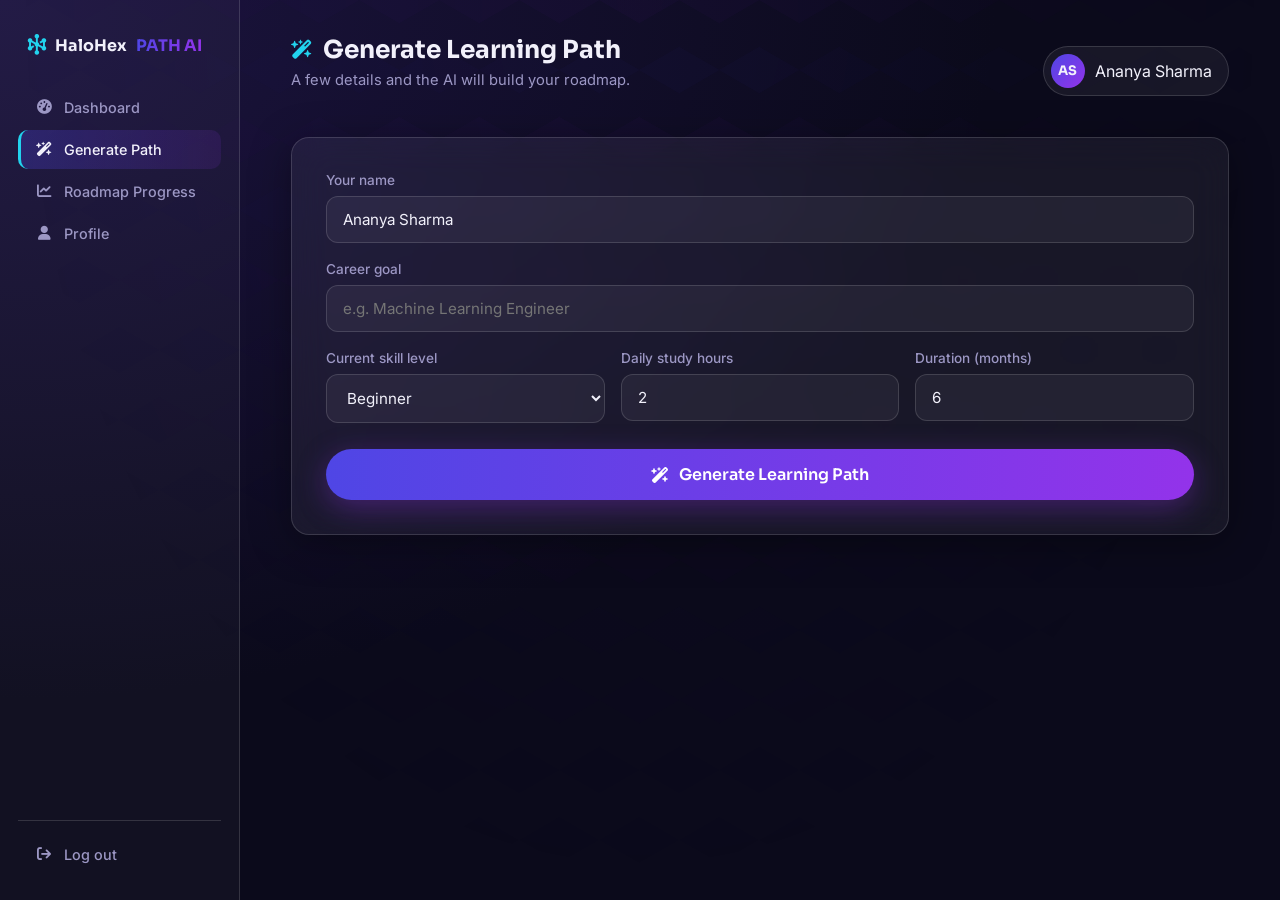
==== HaloHex-PATH-AI/frontend/generate.html @ 351bb8c3 "Initial commit" ====
<!DOCTYPE html>
<html lang="en">
<head>
<meta charset="UTF-8" />
<meta name="viewport" content="width=device-width, initial-scale=1.0" />
<title>Generate Path · HaloHex PATH AI</title>
<link rel="preconnect" href="https://fonts.googleapis.com">
<link href="https://fonts.googleapis.com/css2?family=Sora:wght@400;600;700;800&family=Inter:wght@400;500;600&display=swap" rel="stylesheet">
<link rel="stylesheet" href="https://cdnjs.cloudflare.com/ajax/libs/font-awesome/6.5.1/css/all.min.css">
<link rel="stylesheet" href="style.css" />
</head>
<body data-page="generate">

<div class="hex-bg" aria-hidden="true"></div>

<div class="app-shell">

  <!-- ============ SIDEBAR ============ -->
  <aside class="sidebar">
    <div class="sidebar-brand">
      <span class="hex-mark"><i class="fa-solid fa-hexagon-nodes"></i></span>
      HaloHex <span class="brand-accent">PATH AI</span>
    </div>
    <nav class="sidebar-nav">
      <a href="dashboard.html" class="sidebar-link" data-page="dashboard"><i class="fa-solid fa-gauge-high"></i> Dashboard</a>
      <a href="generate.html" class="sidebar-link" data-page="generate"><i class="fa-solid fa-wand-magic-sparkles"></i> Generate Path</a>
      <a href="progress.html" class="sidebar-link" data-page="progress"><i class="fa-solid fa-chart-line"></i> Roadmap Progress</a>
      <a href="profile.html" class="sidebar-link" data-page="profile"><i class="fa-solid fa-user"></i> Profile</a>
    </nav>
    <div class="sidebar-footer">
      <a href="#" id="logoutLink" class="sidebar-link"><i class="fa-solid fa-arrow-right-from-bracket"></i> Log out</a>
    </div>
  </aside>

  <!-- ============ MAIN ============ -->
  <main class="main-area">
    <div class="topbar">
      <div>
        <h1><i class="fa-solid fa-wand-magic-sparkles"></i> Generate Learning Path</h1>
        <p class="page-sub">A few details and the AI will build your roadmap.</p>
      </div>
      <a href="profile.html" class="user-chip">
        <span class="avatar-circle" data-user="initials"></span>
        <span data-user="name"></span>
      </a>
    </div>

    <!-- ============ FORM SECTION ============ -->
    <section id="formSection">
      <div class="glass-card form-card">
        <form id="roadmapForm">
          <div class="field">
            <label for="name">Your name</label>
            <input type="text" id="name" placeholder="e.g. Ananya" required />
          </div>

          <div class="field">
            <label for="goal">Career goal</label>
            <input type="text" id="goal" placeholder="e.g. Machine Learning Engineer" required />
          </div>

          <div class="field-row">
            <div class="field">
              <label for="skillLevel">Current skill level</label>
              <select id="skillLevel" required>
                <option value="Beginner">Beginner</option>
                <option value="Intermediate">Intermediate</option>
                <option value="Advanced">Advanced</option>
              </select>
            </div>

            <div class="field">
              <label for="dailyHours">Daily study hours</label>
              <input type="number" id="dailyHours" min="1" max="24" value="2" required />
            </div>

            <div class="field">
              <label for="duration">Duration (months)</label>
              <input type="number" id="duration" min="1" max="36" value="6" required />
            </div>
          </div>

          <button type="submit" class="btn-primary btn-block" id="submitBtn">
            <i class="fa-solid fa-wand-magic-sparkles"></i> Generate Learning Path
          </button>
        </form>
      </div>
    </section>

    <!-- ============ LOADING ============ -->
    <section id="loadingSection" style="display:none;">
      <div class="glass-card loading-card">
        <div class="hex-spinner">
          <div class="hex-spinner-cell c1"></div>
          <div class="hex-spinner-cell c2"></div>
          <div class="hex-spinner-cell c3"></div>
        </div>
        <p class="loading-text">Charting your route through <span id="loadingGoal">your field</span>&hellip;</p>
      </div>
    </section>

    <!-- ============ RESULTS ============ -->
    <section id="resultsSection" style="display:none;">

      <div class="result-header" style="text-align:left; margin-bottom:20px;">
        <h2 style="justify-content:flex-start;"><i class="fa-solid fa-map-location-dot"></i> <span id="resultName">Your</span> Learning Path</h2>
        <p class="section-sub" id="motivationMessage"></p>
      </div>

      <div class="results-grid">

        <div class="glass-card result-card wide">
          <h3><i class="fa-solid fa-hexagon-nodes-bolt"></i> Week-by-Week Roadmap</h3>
          <p class="card-note" id="weeklySummary"></p>
          <div class="roadmap-list" id="roadmapList"></div>
        </div>

        <div class="glass-card result-card">
          <h3><i class="fa-solid fa-book-open"></i> Recommended Resources</h3>
          <div id="resourcesList"></div>
        </div>

        <div class="glass-card result-card">
          <h3><i class="fa-solid fa-code"></i> Mini Projects</h3>
          <div id="projectsList"></div>
        </div>

        <div class="glass-card result-card">
          <h3><i class="fa-solid fa-trophy"></i> Final Capstone Project</h3>
          <p id="finalProject"></p>
        </div>

        <div class="glass-card result-card">
          <h3><i class="fa-solid fa-calendar-check"></i> Estimated Completion</h3>
          <p id="estimatedCompletion"></p>
        </div>
      </div>

      <div style="display:flex; gap:14px; flex-wrap:wrap;">
        <a href="progress.html" class="btn-primary" style="margin-top:24px;">
          <i class="fa-solid fa-chart-line"></i> Track Progress
        </a>
        <button class="btn-secondary" id="restartBtn" style="margin:24px 0 0;">
          <i class="fa-solid fa-arrow-rotate-left"></i> Plan Another Path
        </button>
      </div>
    </section>
  </main>
</div>

<script src="app.js"></script>
<script src="script.js"></script>
</body>
</html>
---- HaloHex-PATH-AI/frontend/style.css ----
/* ==========================================================
   HaloHex PATH AI — Design tokens
   Color:  bg-deep #0B0A1B, bg-mid #171233, indigo #4F46E5,
           purple #9333EA, cyan #22D3EE, text #F2F1FB, muted #9C97C4
   Type:   Display = Sora, Body = Inter
   Motif:  Hexagon "path" — the learning journey as connected nodes
   ========================================================== */

:root {
  --bg-deep: #0b0a1b;
  --bg-mid: #171233;
  --indigo: #4f46e5;
  --purple: #9333ea;
  --cyan: #22d3ee;
  --text: #f2f1fb;
  --muted: #9c97c4;
  --glass: rgba(255, 255, 255, 0.055);
  --glass-border: rgba(255, 255, 255, 0.14);
  --radius: 18px;
}

* { box-sizing: border-box; }

html { scroll-behavior: smooth; }

body {
  margin: 0;
  font-family: 'Inter', sans-serif;
  color: var(--text);
  background: radial-gradient(ellipse at top left, #1c1440 0%, var(--bg-deep) 55%),
              linear-gradient(160deg, var(--bg-deep), #0d0c22 60%, var(--bg-mid));
  min-height: 100vh;
  position: relative;
  overflow-x: hidden;
}

h1, h2, h3 {
  font-family: 'Sora', sans-serif;
  margin: 0;
}

p { line-height: 1.6; color: var(--muted); }

/* ---------- Ambient hex grid backdrop ---------- */
.hex-bg {
  position: fixed;
  inset: 0;
  z-index: 0;
  pointer-events: none;
  opacity: 0.35;
  background-image:
    linear-gradient(30deg, rgba(147,51,234,0.10) 12%, transparent 12.5%, transparent 87%, rgba(147,51,234,0.10) 87.5%, rgba(147,51,234,0.10)),
    linear-gradient(150deg, rgba(147,51,234,0.10) 12%, transparent 12.5%, transparent 87%, rgba(147,51,234,0.10) 87.5%, rgba(147,51,234,0.10)),
    linear-gradient(30deg, rgba(79,70,229,0.10) 12%, transparent 12.5%, transparent 87%, rgba(79,70,229,0.10) 87.5%, rgba(79,70,229,0.10)),
    linear-gradient(150deg, rgba(79,70,229,0.10) 12%, transparent 12.5%, transparent 87%, rgba(79,70,229,0.10) 87.5%, rgba(79,70,229,0.10));
  background-size: 80px 140px;
  background-position: 0 0, 0 0, 40px 70px, 40px 70px;
  mask-image: radial-gradient(ellipse at 50% 0%, black 0%, transparent 75%);
}

/* ---------- Nav ---------- */
.nav {
  position: relative;
  z-index: 2;
  display: flex;
  align-items: center;
  justify-content: space-between;
  padding: 22px 6vw;
}

.nav-brand {
  font-family: 'Sora', sans-serif;
  font-weight: 700;
  font-size: 1.2rem;
  display: flex;
  align-items: center;
  gap: 10px;
}

.hex-mark {
  color: var(--cyan);
  font-size: 1.3rem;
}

.brand-accent {
  background: linear-gradient(90deg, var(--indigo), var(--purple));
  -webkit-background-clip: text;
  background-clip: text;
  color: transparent;
}

.nav-tag {
  font-size: 0.8rem;
  color: var(--muted);
  letter-spacing: 0.04em;
  text-transform: uppercase;
}

/* ---------- Hero ---------- */
.hero {
  position: relative;
  z-index: 2;
  padding: 6vh 6vw 8vh;
  text-align: center;
  max-width: 900px;
  margin: 0 auto;
}

.eyebrow {
  color: var(--cyan);
  text-transform: uppercase;
  letter-spacing: 0.14em;
  font-size: 0.78rem;
  font-weight: 600;
  margin-bottom: 14px;
}

.hero h1 {
  font-size: clamp(2.2rem, 5vw, 3.6rem);
  font-weight: 800;
  line-height: 1.12;
  letter-spacing: -0.02em;
}

.grad-text {
  background: linear-gradient(100deg, var(--indigo), var(--purple) 55%, var(--cyan));
  -webkit-background-clip: text;
  background-clip: text;
  color: transparent;
}

.hero-sub {
  max-width: 560px;
  margin: 22px auto 34px;
  font-size: 1.05rem;
}

.hero-path {
  position: relative;
  max-width: 640px;
  margin: 40px auto 0;
}

.hex-path-svg { width: 100%; height: auto; overflow: visible; }

.hex-path-line {
  fill: none;
  stroke: url(#pathGrad);
  stroke: var(--indigo);
  stroke-width: 2.5;
  stroke-dasharray: 6 8;
  opacity: 0.7;
  animation: dash-flow 3s linear infinite;
}

@keyframes dash-flow { to { stroke-dashoffset: -140; } }

.hex-nodes circle {
  fill: var(--bg-deep);
  stroke: var(--cyan);
  stroke-width: 2;
}

.hex-node-final { fill: var(--cyan); stroke: var(--cyan); }

.hero-path-label {
  position: absolute;
  top: -14px;
  font-size: 0.72rem;
  color: var(--muted);
  letter-spacing: 0.04em;
}
.hero-path-label.start { left: 0; }
.hero-path-label.end { right: 0; }

/* ---------- Buttons ---------- */
.btn-primary {
  background: linear-gradient(90deg, var(--indigo), var(--purple));
  color: #fff;
  border: none;
  padding: 15px 32px;
  border-radius: 999px;
  font-family: 'Sora', sans-serif;
  font-weight: 600;
  font-size: 1rem;
  cursor: pointer;
  display: inline-flex;
  align-items: center;
  gap: 10px;
  box-shadow: 0 8px 30px rgba(147, 51, 234, 0.35);
  transition: transform 0.2s ease, box-shadow 0.2s ease;
}

.btn-primary:hover {
  transform: translateY(-2px);
  box-shadow: 0 12px 36px rgba(147, 51, 234, 0.5);
}

.btn-primary:active { transform: translateY(0); }

.btn-block { width: 100%; justify-content: center; margin-top: 8px; }

.btn-secondary {
  display: flex;
  margin: 40px auto 0;
  background: transparent;
  border: 1px solid var(--glass-border);
  color: var(--text);
  padding: 12px 26px;
  border-radius: 999px;
  font-family: 'Sora', sans-serif;
  font-weight: 600;
  cursor: pointer;
  align-items: center;
  gap: 8px;
  transition: background 0.2s ease, border-color 0.2s ease;
}

.btn-secondary:hover {
  background: rgba(255,255,255,0.06);
  border-color: var(--cyan);
}

/* ---------- Sections / Glass cards ---------- */
.section {
  position: relative;
  z-index: 2;
  max-width: 980px;
  margin: 0 auto;
  padding: 20px 6vw 60px;
}

.glass-card {
  background: var(--glass);
  border: 1px solid var(--glass-border);
  border-radius: var(--radius);
  backdrop-filter: blur(18px);
  -webkit-backdrop-filter: blur(18px);
  padding: 34px;
  box-shadow: 0 8px 40px rgba(0,0,0,0.35);
}

.form-card h2, .result-header h2 {
  display: flex;
  align-items: center;
  gap: 12px;
  font-size: 1.5rem;
}

.form-card h2 i, .result-header h2 i { color: var(--cyan); }

.section-sub { margin-top: 6px; margin-bottom: 26px; }

/* ---------- Form ---------- */
.field { margin-bottom: 18px; display: flex; flex-direction: column; gap: 8px; flex: 1; }

.field-row {
  display: flex;
  gap: 16px;
  flex-wrap: wrap;
}

label {
  font-size: 0.85rem;
  color: var(--muted);
  font-weight: 500;
}

input, select {
  background: rgba(255,255,255,0.05);
  border: 1px solid var(--glass-border);
  color: var(--text);
  padding: 13px 16px;
  border-radius: 12px;
  font-family: 'Inter', sans-serif;
  font-size: 0.95rem;
  outline: none;
  transition: border-color 0.2s ease, background 0.2s ease;
}

input:focus, select:focus {
  border-color: var(--cyan);
  background: rgba(255,255,255,0.08);
}

select option { background: var(--bg-mid); color: var(--text); }

/* ---------- Loading ---------- */
.loading-card {
  display: flex;
  flex-direction: column;
  align-items: center;
  gap: 26px;
  padding: 60px 30px;
  text-align: center;
}

.hex-spinner {
  position: relative;
  width: 70px;
  height: 70px;
}

.hex-spinner-cell {
  position: absolute;
  width: 22px;
  height: 22px;
  clip-path: polygon(50% 0%, 100% 25%, 100% 75%, 50% 100%, 0% 25%, 0% 75%);
  background: linear-gradient(135deg, var(--indigo), var(--purple));
  animation: hex-orbit 1.4s ease-in-out infinite;
}

.c1 { top: 0; left: 24px; animation-delay: 0s; }
.c2 { bottom: 6px; left: 0; animation-delay: 0.2s; background: linear-gradient(135deg, var(--purple), var(--cyan)); }
.c3 { bottom: 6px; right: 0; animation-delay: 0.4s; background: linear-gradient(135deg, var(--cyan), var(--indigo)); }

@keyframes hex-orbit {
  0%, 100% { transform: scale(1); opacity: 0.6; }
  50% { transform: scale(1.35); opacity: 1; }
}

.loading-text { font-size: 1rem; color: var(--text); }
#loadingGoal { color: var(--cyan); font-weight: 600; }

/* ---------- Results ---------- */
.result-header { text-align: center; margin-bottom: 30px; }
.result-header h2 { justify-content: center; font-size: 1.7rem; }

.results-grid {
  display: grid;
  grid-template-columns: repeat(2, 1fr);
  gap: 22px;
}

.result-card.wide { grid-column: 1 / -1; }

.result-card h3 {
  font-size: 1.05rem;
  display: flex;
  align-items: center;
  gap: 10px;
  margin-bottom: 14px;
}

.result-card h3 i { color: var(--cyan); }

.card-note { font-size: 0.9rem; margin-bottom: 16px; }

/* Week roadmap list */
.roadmap-list {
  display: grid;
  grid-template-columns: repeat(auto-fill, minmax(220px, 1fr));
  gap: 12px;
}

.week-item {
  background: rgba(255,255,255,0.04);
  border: 1px solid var(--glass-border);
  border-left: 3px solid var(--indigo);
  border-radius: 10px;
  padding: 12px 14px;
}

.week-item .week-num {
  font-family: 'Sora', sans-serif;
  font-size: 0.78rem;
  color: var(--cyan);
  font-weight: 700;
  letter-spacing: 0.05em;
  text-transform: uppercase;
}

.week-item ul { margin: 6px 0 0; padding-left: 18px; }
.week-item li { font-size: 0.9rem; color: var(--text); margin-bottom: 2px; }

/* Resource / project tag lists */
.tag-group { margin-bottom: 14px; }
.tag-group-label {
  font-size: 0.78rem;
  color: var(--muted);
  text-transform: uppercase;
  letter-spacing: 0.05em;
  margin-bottom: 8px;
  display: block;
}

.tag-list { display: flex; flex-wrap: wrap; gap: 8px; }

.tag {
  background: rgba(255,255,255,0.06);
  border: 1px solid var(--glass-border);
  padding: 6px 12px;
  border-radius: 999px;
  font-size: 0.82rem;
  color: var(--text);
}

/* ---------- Footer ---------- */
.footer {
  position: relative;
  z-index: 2;
  text-align: center;
  padding: 30px 20px 50px;
  color: var(--muted);
  font-size: 0.85rem;
}

/* ---------- Responsive ---------- */
@media (max-width: 720px) {
  .results-grid { grid-template-columns: 1fr; }
  .field-row { flex-direction: column; }
  .nav { flex-direction: column; gap: 6px; text-align: center; }
}

/* ==========================================================
   APP SHELL — shared layout for logged-in pages
   (Dashboard, Generate, Progress, Profile)
   ========================================================== */

.app-shell {
  position: relative;
  z-index: 2;
  display: flex;
  min-height: 100vh;
  align-items: stretch;
}

.sidebar {
  width: 240px;
  flex-shrink: 0;
  background: rgba(255,255,255,0.03);
  border-right: 1px solid var(--glass-border);
  padding: 26px 18px;
  display: flex;
  flex-direction: column;
  gap: 4px;
  position: sticky;
  top: 0;
  height: 100vh;
}

.sidebar-brand {
  display: flex;
  align-items: center;
  gap: 9px;
  font-family: 'Sora', sans-serif;
  font-weight: 700;
  padding: 6px 10px 26px;
}

.sidebar-nav { display: flex; flex-direction: column; gap: 3px; flex: 1; }

.sidebar-link {
  display: flex;
  align-items: center;
  gap: 11px;
  padding: 11px 14px;
  border-radius: 10px;
  color: var(--muted);
  text-decoration: none;
  font-weight: 500;
  font-size: 0.9rem;
  border-left: 3px solid transparent;
  transition: background 0.2s ease, color 0.2s ease;
}

.sidebar-link i { width: 18px; text-align: center; color: inherit; }

.sidebar-link:hover { background: rgba(255,255,255,0.05); color: var(--text); }

.sidebar-link.active {
  background: linear-gradient(90deg, rgba(79,70,229,0.28), rgba(147,51,234,0.12));
  color: var(--text);
  border-left-color: var(--cyan);
}

.sidebar-footer {
  border-top: 1px solid var(--glass-border);
  padding-top: 14px;
  margin-top: 10px;
}

.main-area {
  flex: 1;
  min-width: 0;
  padding: 34px 4vw 70px;
}

.topbar {
  display: flex;
  justify-content: space-between;
  align-items: center;
  flex-wrap: wrap;
  gap: 16px;
  margin-bottom: 30px;
}

.topbar h1 {
  font-size: 1.55rem;
  display: flex;
  align-items: center;
  gap: 10px;
}
.topbar h1 i { color: var(--cyan); font-size: 1.2rem; }
.topbar .page-sub { margin-top: 4px; font-size: 0.92rem; }

.user-chip {
  display: flex;
  align-items: center;
  gap: 10px;
  background: var(--glass);
  border: 1px solid var(--glass-border);
  padding: 7px 16px 7px 7px;
  border-radius: 999px;
  text-decoration: none;
  color: var(--text);
}

.avatar-circle {
  width: 34px;
  height: 34px;
  border-radius: 50%;
  background: linear-gradient(135deg, var(--indigo), var(--purple));
  display: flex;
  align-items: center;
  justify-content: center;
  font-family: 'Sora', sans-serif;
  font-weight: 700;
  font-size: 0.82rem;
  flex-shrink: 0;
}

.avatar-circle-lg {
  width: 78px;
  height: 78px;
  font-size: 1.6rem;
}

/* ---------- Auth pages (login / register) ---------- */
.auth-page {
  position: relative;
  z-index: 2;
  min-height: 100vh;
  display: flex;
  align-items: center;
  justify-content: center;
  padding: 40px 20px;
}

.auth-card {
  width: 100%;
  max-width: 430px;
}

.auth-brand {
  display: flex;
  align-items: center;
  justify-content: center;
  gap: 9px;
  font-family: 'Sora', sans-serif;
  font-weight: 700;
  font-size: 1.15rem;
  margin-bottom: 22px;
}

.auth-card h2 { text-align: center; margin-bottom: 6px; }
.auth-sub { text-align: center; margin-bottom: 26px; }

.auth-switch {
  text-align: center;
  margin-top: 20px;
  font-size: 0.9rem;
}

.auth-switch a { color: var(--cyan); text-decoration: none; font-weight: 600; }
.auth-switch a:hover { text-decoration: underline; }

.form-error {
  background: rgba(239, 68, 68, 0.12);
  border: 1px solid rgba(239, 68, 68, 0.35);
  color: #fca5a5;
  padding: 10px 14px;
  border-radius: 10px;
  font-size: 0.85rem;
  margin-bottom: 16px;
  display: none;
}

.form-error.visible { display: block; }

/* ---------- Dashboard ---------- */
.stat-grid {
  display: grid;
  grid-template-columns: repeat(auto-fit, minmax(200px, 1fr));
  gap: 18px;
  margin-bottom: 26px;
}

.stat-card {
  display: flex;
  flex-direction: column;
  gap: 8px;
  padding: 22px 24px;
}

.stat-label {
  font-size: 0.78rem;
  color: var(--muted);
  text-transform: uppercase;
  letter-spacing: 0.06em;
}

.stat-value {
  font-family: 'Sora', sans-serif;
  font-size: 1.9rem;
  font-weight: 800;
}

.stat-value i { font-size: 1.1rem; color: var(--cyan); margin-right: 6px; }

.dash-grid {
  display: grid;
  grid-template-columns: 1.4fr 1fr;
  gap: 20px;
}

.action-list { display: flex; flex-direction: column; gap: 12px; }

.action-row {
  display: flex;
  align-items: center;
  justify-content: space-between;
  background: rgba(255,255,255,0.04);
  border: 1px solid var(--glass-border);
  border-radius: 12px;
  padding: 14px 18px;
  text-decoration: none;
  color: var(--text);
  transition: border-color 0.2s ease, background 0.2s ease;
}

.action-row:hover { border-color: var(--cyan); background: rgba(255,255,255,0.06); }
.action-row-label { display: flex; align-items: center; gap: 12px; font-weight: 500; }
.action-row-label i { color: var(--cyan); width: 20px; text-align: center; }

.empty-state {
  text-align: center;
  padding: 30px 10px;
  color: var(--muted);
}
.empty-state i { font-size: 1.8rem; color: var(--cyan); margin-bottom: 10px; display: block; }

/* ---------- Progress page ---------- */
.progress-overview {
  display: flex;
  align-items: center;
  gap: 22px;
  margin-bottom: 10px;
}

.progress-ring-wrap { position: relative; width: 96px; height: 96px; flex-shrink: 0; }
.progress-ring-wrap svg { transform: rotate(-90deg); width: 100%; height: 100%; }
.progress-ring-bg { fill: none; stroke: rgba(255,255,255,0.08); stroke-width: 9; }
.progress-ring-fill { fill: none; stroke: var(--cyan); stroke-width: 9; stroke-linecap: round; transition: stroke-dashoffset 0.5s ease; }
.progress-ring-label {
  position: absolute; inset: 0;
  display: flex; align-items: center; justify-content: center;
  font-family: 'Sora', sans-serif; font-weight: 800; font-size: 1.15rem;
}

.progress-bar-track {
  width: 100%;
  height: 9px;
  border-radius: 999px;
  background: rgba(255,255,255,0.08);
  overflow: hidden;
  margin-top: 10px;
}

.progress-bar-fill {
  height: 100%;
  background: linear-gradient(90deg, var(--indigo), var(--cyan));
  border-radius: 999px;
  transition: width 0.4s ease;
}

/* Goal selector on progress page */
.goal-select-container {
  display: flex;
  align-items: center;
  gap: 12px;
  margin-bottom: 24px;
  flex-wrap: wrap;
}

.goal-select-container label {
  font-family: 'Sora', sans-serif;
  font-weight: 600;
  font-size: 1rem;
  color: var(--text);
}

.goal-select-dropdown {
  background: var(--glass);
  border: 1px solid var(--glass-border);
  color: var(--text);
  padding: 10px 18px;
  border-radius: 999px;
  font-weight: 600;
  outline: none;
  cursor: pointer;
  font-size: 0.95rem;
  transition: border-color 0.2s ease, box-shadow 0.2s ease;
}

.goal-select-dropdown:focus {
  border-color: var(--cyan);
  box-shadow: 0 0 10px rgba(34, 211, 238, 0.2);
}

/* Dynamic Modules UI */
.modules-container {
  display: flex;
  flex-direction: column;
  gap: 16px;
  margin-top: 16px;
}

.module-card {
  background: rgba(255, 255, 255, 0.03);
  border: 1px solid var(--glass-border);
  border-radius: var(--radius);
  transition: all 0.3s cubic-bezier(0.4, 0, 0.2, 1);
  overflow: hidden;
}

.module-card.locked {
  opacity: 0.55;
  cursor: not-allowed;
  pointer-events: none;
}

.module-card.available {
  border-color: rgba(34, 211, 238, 0.35);
  box-shadow: 0 4px 20px rgba(34, 211, 238, 0.05);
}

.module-card.completed {
  border-color: rgba(34, 197, 94, 0.3);
}

.module-card.locked .module-header {
  pointer-events: none;
}

.module-header {
  padding: 22px 28px;
  display: flex;
  align-items: center;
  justify-content: space-between;
  cursor: pointer;
  user-select: none;
  transition: background-color 0.2s ease;
}

.module-header:hover {
  background: rgba(255, 255, 255, 0.02);
}

.module-header-left {
  display: flex;
  align-items: center;
  gap: 18px;
  flex: 1;
}

.module-icon-wrap {
  width: 44px;
  height: 44px;
  border-radius: 50%;
  background: rgba(255, 255, 255, 0.04);
  border: 1px solid var(--glass-border);
  display: flex;
  align-items: center;
  justify-content: center;
  font-size: 1.1rem;
  color: var(--cyan);
  flex-shrink: 0;
  transition: all 0.3s ease;
}

.module-card.completed .module-icon-wrap {
  color: #22c55e;
  border-color: rgba(34, 197, 94, 0.4);
  background: rgba(34, 197, 94, 0.08);
}

.module-card.locked .module-icon-wrap {
  color: var(--muted);
}

.module-info-main {
  display: flex;
  flex-direction: column;
  gap: 4px;
}

.module-meta-top {
  display: flex;
  align-items: center;
  gap: 10px;
  flex-wrap: wrap;
}

.module-week-tag {
  font-size: 0.72rem;
  color: var(--muted);
  text-transform: uppercase;
  letter-spacing: 0.05em;
  font-weight: 700;
}

.module-badge {
  font-size: 0.75rem;
  padding: 3px 10px;
  border-radius: 999px;
  font-weight: 600;
}

.badge-locked {
  background: rgba(255, 255, 255, 0.06);
  color: var(--muted);
  border: 1px solid rgba(255, 255, 255, 0.08);
}

.badge-available {
  background: rgba(34, 211, 238, 0.12);
  color: var(--cyan);
  border: 1px solid rgba(34, 211, 238, 0.25);
}

.badge-completed {
  background: rgba(34, 197, 94, 0.12);
  color: #4ade80;
  border: 1px solid rgba(34, 197, 94, 0.25);
}

.module-category {
  font-size: 0.75rem;
  color: var(--muted);
  background: rgba(255, 255, 255, 0.03);
  padding: 2px 8px;
  border-radius: 4px;
  border: 1px solid var(--glass-border);
}

.module-title {
  font-size: 1.15rem;
  font-weight: 700;
  font-family: 'Sora', sans-serif;
  color: var(--text);
  line-height: 1.3;
}

.module-desc {
  font-size: 0.88rem;
  color: var(--muted);
  margin: 4px 0 0 0;
  max-width: 680px;
  line-height: 1.5;
}

.module-header-right {
  display: flex;
  align-items: center;
  gap: 20px;
}

.module-duration-info {
  text-align: right;
  font-size: 0.8rem;
  color: var(--muted);
  display: flex;
  flex-direction: column;
  gap: 2px;
}

.module-duration-info span {
  display: inline-flex;
  align-items: center;
  gap: 4px;
  justify-content: flex-end;
}

.module-chevron {
  color: var(--muted);
  font-size: 1.05rem;
  transition: transform 0.3s cubic-bezier(0.4, 0, 0.2, 1);
}

.module-card.expanded .module-chevron {
  transform: rotate(180deg);
  color: var(--cyan);
}

.module-body-wrap {
  max-height: 0;
  overflow: hidden;
  transition: max-height 0.35s cubic-bezier(0.4, 0, 0.2, 1);
  border-top: 1px solid transparent;
}

.module-card.expanded .module-body-wrap {
  max-height: 1000px;
  border-top-color: var(--glass-border);
}

.module-body {
  padding: 24px 28px;
  background: rgba(0, 0, 0, 0.08);
}

/* Topics list inside module */
.topics-title {
  font-family: 'Sora', sans-serif;
  font-size: 0.85rem;
  text-transform: uppercase;
  letter-spacing: 0.05em;
  color: var(--muted);
  margin-bottom: 12px;
}

.topics-grid {
  display: grid;
  grid-template-columns: repeat(2, 1fr);
  gap: 12px;
  margin-bottom: 24px;
}

.topic-card {
  display: flex;
  align-items: center;
  justify-content: space-between;
  background: rgba(255, 255, 255, 0.02);
  border: 1px solid var(--glass-border);
  border-radius: 12px;
  padding: 14px 18px;
  transition: background-color 0.2s ease, border-color 0.2s ease;
}

.topic-card:hover {
  background: rgba(255, 255, 255, 0.04);
  border-color: rgba(34, 211, 238, 0.15);
}

.topic-card-left {
  display: flex;
  align-items: center;
  gap: 12px;
  font-size: 0.9rem;
  font-weight: 500;
  color: var(--text);
}

.topic-card-left i {
  color: var(--muted);
  font-size: 0.95rem;
}

.topic-duration {
  font-size: 0.78rem;
  color: var(--muted);
  background: rgba(255, 255, 255, 0.03);
  padding: 2px 8px;
  border-radius: 999px;
  border: 1px solid var(--glass-border);
}

/* Quiz Bar */
.quiz-action-bar {
  display: flex;
  align-items: center;
  justify-content: space-between;
  padding-top: 18px;
  border-top: 1px solid rgba(255, 255, 255, 0.06);
  flex-wrap: wrap;
  gap: 14px;
}

.quiz-status-msg {
  font-size: 0.9rem;
  color: var(--muted);
  display: flex;
  align-items: center;
  gap: 8px;
}

.quiz-status-msg i {
  font-size: 1rem;
}

.quiz-status-msg.passed i {
  color: #22c55e;
}

/* Quiz Modal */
.quiz-overlay {
  position: fixed;
  inset: 0;
  background: rgba(11, 10, 27, 0.85);
  backdrop-filter: blur(10px);
  -webkit-backdrop-filter: blur(10px);
  z-index: 1000;
  display: flex;
  align-items: center;
  justify-content: center;
  padding: 20px;
  opacity: 0;
  pointer-events: none;
  transition: opacity 0.3s ease;
}

.quiz-overlay.active {
  opacity: 1;
  pointer-events: auto;
}

.quiz-modal-card {
  width: 100%;
  max-width: 620px;
  transform: translateY(20px);
  transition: transform 0.3s cubic-bezier(0.34, 1.56, 0.64, 1);
}

.quiz-overlay.active .quiz-modal-card {
  transform: translateY(0);
}

.quiz-modal-header {
  display: flex;
  justify-content: space-between;
  align-items: center;
  margin-bottom: 22px;
  padding-bottom: 14px;
  border-bottom: 1px solid var(--glass-border);
}

.quiz-modal-title-wrap {
  display: flex;
  flex-direction: column;
  gap: 2px;
}

.quiz-modal-title {
  font-family: 'Sora', sans-serif;
  font-size: 1.25rem;
  font-weight: 700;
  color: var(--text);
}

.quiz-modal-subtitle {
  font-size: 0.82rem;
  color: var(--muted);
}

.quiz-modal-close-btn {
  background: transparent;
  border: none;
  color: var(--muted);
  font-size: 1.2rem;
  cursor: pointer;
  transition: color 0.2s ease;
  width: 32px;
  height: 32px;
  display: flex;
  align-items: center;
  justify-content: center;
  border-radius: 50%;
}

.quiz-modal-close-btn:hover {
  color: var(--text);
  background: rgba(255, 255, 255, 0.04);
}

.quiz-progress-bar {
  width: 100%;
  height: 6px;
  background: rgba(255, 255, 255, 0.06);
  border-radius: 999px;
  overflow: hidden;
  margin-bottom: 24px;
}

.quiz-progress-fill {
  height: 100%;
  background: linear-gradient(90deg, var(--indigo), var(--cyan));
  width: 0%;
  transition: width 0.3s ease;
}

.quiz-question-container {
  min-height: 220px;
}

.quiz-question-text {
  font-family: 'Sora', sans-serif;
  font-size: 1.1rem;
  line-height: 1.45;
  font-weight: 600;
  margin-bottom: 20px;
  color: var(--text);
}

.quiz-options-list {
  display: flex;
  flex-direction: column;
  gap: 12px;
  margin-bottom: 26px;
}

.quiz-option-button {
  background: rgba(255, 255, 255, 0.02);
  border: 1px solid var(--glass-border);
  border-radius: 12px;
  padding: 14px 20px;
  color: var(--text);
  font-family: 'Inter', sans-serif;
  font-size: 0.95rem;
  text-align: left;
  cursor: pointer;
  display: flex;
  align-items: center;
  gap: 14px;
  transition: all 0.2s ease;
  width: 100%;
  outline: none;
}

.quiz-option-button:hover {
  background: rgba(255, 255, 255, 0.05);
  border-color: rgba(34, 211, 238, 0.25);
}

.quiz-option-button.selected {
  background: linear-gradient(90deg, rgba(79, 70, 229, 0.18), rgba(34, 211, 238, 0.08));
  border-color: var(--cyan);
  box-shadow: 0 0 12px rgba(34, 211, 238, 0.1);
}

.quiz-option-circle {
  width: 22px;
  height: 22px;
  border-radius: 50%;
  border: 1px solid var(--glass-border);
  display: flex;
  align-items: center;
  justify-content: center;
  font-size: 0.72rem;
  font-weight: 700;
  color: var(--muted);
  flex-shrink: 0;
  transition: all 0.2s ease;
  background: rgba(0, 0, 0, 0.15);
}

.quiz-option-button.selected .quiz-option-circle {
  background: var(--cyan);
  border-color: var(--cyan);
  color: var(--bg-deep);
}

.quiz-modal-footer {
  display: flex;
  justify-content: space-between;
  align-items: center;
  border-top: 1px solid var(--glass-border);
  padding-top: 18px;
}

.quiz-btn-prev {
  background: transparent;
  border: 1px solid var(--glass-border);
  color: var(--text);
  padding: 10px 22px;
  border-radius: 999px;
  cursor: pointer;
  font-weight: 600;
  transition: background-color 0.2s ease;
  display: flex;
  align-items: center;
  gap: 8px;
}

.quiz-btn-prev:hover {
  background: rgba(255, 255, 255, 0.04);
}

.quiz-btn-prev:disabled {
  opacity: 0.4;
  cursor: not-allowed;
  pointer-events: none;
}

.quiz-btn-next {
  min-width: 130px;
}

/* Quiz Results Section */
.quiz-results-view {
  display: flex;
  flex-direction: column;
  align-items: center;
  text-align: center;
  padding: 10px 0;
}

.quiz-results-badge {
  font-size: 3rem;
  margin-bottom: 16px;
}

.quiz-results-badge.passed {
  color: #22c55e;
  animation: pop 0.4s ease;
}

.quiz-results-badge.failed {
  color: #ef4444;
  animation: shake 0.4s ease;
}

@keyframes pop {
  0% { transform: scale(0.6); }
  70% { transform: scale(1.1); }
  100% { transform: scale(1); }
}

@keyframes shake {
  0%, 100% { transform: translateX(0); }
  25% { transform: translateX(-8px); }
  75% { transform: translateX(8px); }
}

.quiz-results-score-wrap {
  margin-bottom: 18px;
}

.quiz-results-score-percent {
  font-family: 'Sora', sans-serif;
  font-size: 2.8rem;
  font-weight: 800;
  line-height: 1;
}

.quiz-results-score-fraction {
  font-size: 1rem;
  color: var(--muted);
  margin-top: 4px;
}

.quiz-results-score-percent.passed {
  background: linear-gradient(135deg, #4ade80, var(--cyan));
  -webkit-background-clip: text;
  background-clip: text;
  color: transparent;
}

.quiz-results-score-percent.failed {
  background: linear-gradient(135deg, #f87171, #f43f5e);
  -webkit-background-clip: text;
  background-clip: text;
  color: transparent;
}

.quiz-results-title {
  font-family: 'Sora', sans-serif;
  font-size: 1.3rem;
  font-weight: 700;
  margin-bottom: 8px;
}

.quiz-results-desc {
  font-size: 0.95rem;
  color: var(--muted);
  max-width: 400px;
  line-height: 1.5;
  margin-bottom: 26px;
}

/* Responsive adjustments for topics grid */
@media (max-width: 600px) {
  .topics-grid {
    grid-template-columns: 1fr;
  }
  .module-header {
    padding: 16px 20px;
    flex-direction: column;
    align-items: flex-start;
    gap: 16px;
  }
  .module-header-right {
    width: 100%;
    justify-content: space-between;
    border-top: 1px solid rgba(255, 255, 255, 0.05);
    padding-top: 12px;
  }
  .module-duration-info {
    text-align: left;
    align-items: flex-start;
  }
  .module-duration-info span {
    justify-content: flex-start;
  }
}

/* ---------- Profile ---------- */
.profile-header { display: flex; align-items: center; gap: 20px; margin-bottom: 8px; }
.profile-name { font-size: 1.3rem; font-weight: 700; font-family: 'Sora', sans-serif; }
.profile-meta { font-size: 0.9rem; color: var(--muted); }

.profile-grid {
  display: grid;
  grid-template-columns: repeat(2, 1fr);
  gap: 18px;
  margin-top: 22px;
}

.profile-card-section { margin-bottom: 22px; }
.profile-card-section:last-child { margin-bottom: 0; }

.toast {
  position: fixed;
  bottom: 26px;
  left: 50%;
  transform: translateX(-50%) translateY(20px);
  background: rgba(20,18,40,0.95);
  border: 1px solid var(--glass-border);
  color: var(--text);
  padding: 13px 22px;
  border-radius: 12px;
  font-size: 0.9rem;
  display: flex;
  align-items: center;
  gap: 10px;
  opacity: 0;
  pointer-events: none;
  transition: opacity 0.25s ease, transform 0.25s ease;
  z-index: 50;
  box-shadow: 0 10px 30px rgba(0,0,0,0.4);
}
.toast.show { opacity: 1; transform: translateX(-50%) translateY(0); pointer-events: auto; }
.toast i { color: var(--cyan); }

/* ---------- Mobile ---------- */
@media (max-width: 860px) {
  .app-shell { flex-direction: column; }
  .sidebar {
    width: 100%;
    height: auto;
    position: relative;
    flex-direction: row;
    align-items: center;
    overflow-x: auto;
    padding: 14px 16px;
  }
  .sidebar-brand { padding: 0 14px 0 0; }
  .sidebar-nav { flex-direction: row; flex: none; }
  .sidebar-link { white-space: nowrap; border-left: none; border-bottom: 3px solid transparent; }
  .sidebar-link.active { border-left-color: transparent; border-bottom-color: var(--cyan); }
  .sidebar-footer { display: none; }
  .dash-grid, .profile-grid { grid-template-columns: 1fr; }
}


/* Respect reduced motion preferences */
@media (prefers-reduced-motion: reduce) {
  .hex-path-line, .hex-spinner-cell { animation: none !important; }
}
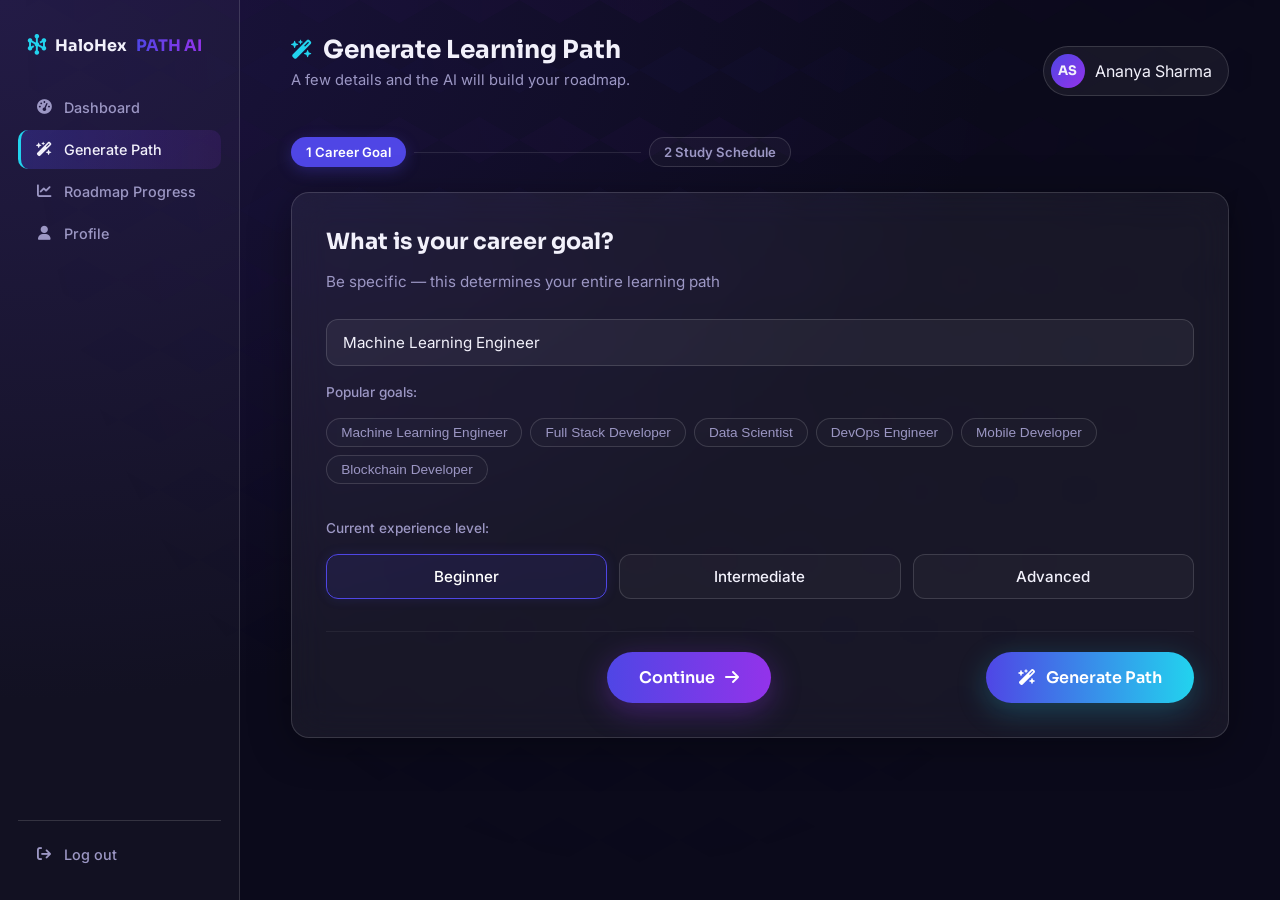
==== commit ba5f4f61: "Added AI roadmap improvements" ====
--- a/HaloHex-PATH-AI/frontend/generate.html
+++ b/HaloHex-PATH-AI/frontend/generate.html
@@ -45,44 +45,119 @@
       </a>
     </div>
 
+    <!-- Steps Progress Indicator -->
+    <div class="steps-indicator" style="max-width: 500px; margin: 10px 0 25px;">
+      <div class="step-badge active" id="badge1">1 Career Goal</div>
+      <div class="step-line" id="line1"></div>
+      <div class="step-badge pending" id="badge2">2 Study Schedule</div>
+    </div>
+
     <!-- ============ FORM SECTION ============ -->
     <section id="formSection">
       <div class="glass-card form-card">
         <form id="roadmapForm">
-          <div class="field">
-            <label for="name">Your name</label>
-            <input type="text" id="name" placeholder="e.g. Ananya" required />
+          
+          <!-- STEP 1: CAREER GOAL -->
+          <div class="step-content active" id="step1">
+            <h3 style="font-family:'Sora',sans-serif; font-size:1.4rem; font-weight:700; margin-bottom:8px;">What is your career goal?</h3>
+            <p class="step-desc" style="font-size:0.95rem; color:var(--muted); margin-bottom:24px;">Be specific — this determines your entire learning path</p>
+            
+            <div class="field">
+              <input type="text" id="careerGoalInput" placeholder="e.g., Machine Learning Engineer" required />
+            </div>
+
+            <div class="field">
+              <label>Popular goals:</label>
+              <div class="tag-select-list" id="popularGoalsList">
+                <button type="button" class="tag-pill-btn" data-value="Machine Learning Engineer">Machine Learning Engineer</button>
+                <button type="button" class="tag-pill-btn" data-value="Full Stack Developer">Full Stack Developer</button>
+                <button type="button" class="tag-pill-btn" data-value="Data Scientist">Data Scientist</button>
+                <button type="button" class="tag-pill-btn" data-value="DevOps Engineer">DevOps Engineer</button>
+                <button type="button" class="tag-pill-btn" data-value="Mobile Developer">Mobile Developer</button>
+                <button type="button" class="tag-pill-btn" data-value="Blockchain Developer">Blockchain Developer</button>
+              </div>
+            </div>
+
+            <div class="field">
+              <label>Current experience level:</label>
+              <div class="choice-row" id="experienceLevelRow">
+                <button type="button" class="choice-btn active" data-level="Beginner">Beginner</button>
+                <button type="button" class="choice-btn" data-level="Intermediate">Intermediate</button>
+                <button type="button" class="choice-btn" data-level="Advanced">Advanced</button>
+              </div>
+            </div>
           </div>
 
-          <div class="field">
-            <label for="goal">Career goal</label>
-            <input type="text" id="goal" placeholder="e.g. Machine Learning Engineer" required />
+          <!-- STEP 2: STUDY SCHEDULE -->
+          <div class="step-content" id="step2">
+            <h3 style="font-family:'Sora',sans-serif; font-size:1.4rem; font-weight:700; margin-bottom:8px;">Your study schedule</h3>
+            <p class="step-desc" style="font-size:0.95rem; color:var(--muted); margin-bottom:24px;">We'll pace your roadmap based on your availability</p>
+
+            <div class="field">
+              <label style="display:flex; justify-content:space-between;">
+                <span>Hours per day:</span>
+                <span id="hoursDisplayVal" style="color:var(--cyan); font-weight:700;">2h</span>
+              </label>
+              <div class="slider-container">
+                <input type="range" id="hoursSlider" class="slider-input" min="0.5" max="8" step="0.5" value="2" />
+                <div class="slider-labels">
+                  <span>0.5h</span>
+                  <span>8h</span>
+                </div>
+              </div>
+            </div>
+
+            <div class="field">
+              <label style="display:flex; justify-content:space-between;">
+                <span>Days per week:</span>
+                <span id="daysDisplayVal" style="color:var(--cyan); font-weight:700;">5 days</span>
+              </label>
+              <div class="choice-row" id="daysWeekRow">
+                <button type="button" class="choice-btn" data-days="1">1</button>
+                <button type="button" class="choice-btn" data-days="2">2</button>
+                <button type="button" class="choice-btn" data-days="3">3</button>
+                <button type="button" class="choice-btn" data-days="4">4</button>
+                <button type="button" class="choice-btn active" data-days="5">5</button>
+                <button type="button" class="choice-btn" data-days="6">6</button>
+                <button type="button" class="choice-btn" data-days="7">7</button>
+              </div>
+            </div>
+
+            <div class="field">
+              <label style="display:flex; justify-content:space-between;">
+                <span>Target duration:</span>
+                <span id="durationDisplayVal" style="color:var(--cyan); font-weight:700;">16 weeks</span>
+              </label>
+              <div class="choice-row" id="durationRow">
+                <button type="button" class="choice-btn" data-weeks="8">8w</button>
+                <button type="button" class="choice-btn" data-weeks="12">12w</button>
+                <button type="button" class="choice-btn active" data-weeks="16">16w</button>
+                <button type="button" class="choice-btn" data-weeks="24">24w</button>
+              </div>
+            </div>
+
+            <div class="schedule-summary-card">
+              <div class="summary-label">Estimated total study time</div>
+              <div class="summary-value" id="totalHoursDisplay">160 hours</div>
+              <div class="summary-formula" id="formulaDisplay">2h/day × 5 days × 16 weeks</div>
+            </div>
           </div>
 
-          <div class="field-row">
-            <div class="field">
-              <label for="skillLevel">Current skill level</label>
-              <select id="skillLevel" required>
-                <option value="Beginner">Beginner</option>
-                <option value="Intermediate">Intermediate</option>
-                <option value="Advanced">Advanced</option>
-              </select>
-            </div>
-
-            <div class="field">
-              <label for="dailyHours">Daily study hours</label>
-              <input type="number" id="dailyHours" min="1" max="24" value="2" required />
-            </div>
-
-            <div class="field">
-              <label for="duration">Duration (months)</label>
-              <input type="number" id="duration" min="1" max="36" value="6" required />
-            </div>
+          <!-- Navigation Buttons -->
+          <div class="onboarding-actions">
+            <button type="button" class="btn-back-text hidden" id="btnBack">
+              <i class="fa-solid fa-arrow-left"></i> Back
+            </button>
+            
+            <button type="button" class="btn-primary" id="btnContinue" style="margin: 0 0 0 auto;">
+              Continue <i class="fa-solid fa-arrow-right"></i>
+            </button>
+
+            <button type="button" class="btn-primary hidden" id="btnGenerate" style="margin: 0 0 0 auto; background: linear-gradient(90deg, var(--indigo), var(--cyan)); box-shadow: 0 8px 30px rgba(34,211,238,0.25);">
+              <i class="fa-solid fa-wand-magic-sparkles"></i> Generate Path
+            </button>
           </div>
 
-          <button type="submit" class="btn-primary btn-block" id="submitBtn">
-            <i class="fa-solid fa-wand-magic-sparkles"></i> Generate Learning Path
-          </button>
         </form>
       </div>
     </section>
--- a/HaloHex-PATH-AI/frontend/style.css
+++ b/HaloHex-PATH-AI/frontend/style.css
@@ -1377,3 +1377,426 @@
 @media (prefers-reduced-motion: reduce) {
   .hex-path-line, .hex-spinner-cell { animation: none !important; }
 }
+
+
+/* ---------- Questionnaire / Onboarding ---------- */
+.onboarding-page {
+  display: flex;
+  flex-direction: column;
+  align-items: center;
+  justify-content: flex-start;
+  padding: 40px 20px;
+  min-height: 100vh;
+  z-index: 2;
+  position: relative;
+}
+
+.onboarding-header {
+  text-align: center;
+  margin-bottom: 20px;
+}
+
+.onboarding-brand {
+  font-family: 'Sora', sans-serif;
+  font-weight: 700;
+  font-size: 1.4rem;
+  display: inline-flex;
+  align-items: center;
+  gap: 10px;
+  margin-bottom: 20px;
+}
+
+.onboarding-brand .logo-box {
+  width: 32px;
+  height: 32px;
+  background: var(--cyan);
+  border-radius: 8px;
+  display: flex;
+  align-items: center;
+  justify-content: center;
+  color: #0b0a1b;
+  font-size: 1.1rem;
+}
+
+.onboarding-title {
+  font-size: 2rem;
+  font-weight: 800;
+  margin-bottom: 8px;
+  letter-spacing: -0.01em;
+}
+
+.onboarding-subtitle {
+  font-size: 1rem;
+  color: var(--muted);
+  max-width: 600px;
+  margin: 0 auto;
+}
+
+.steps-indicator {
+  display: flex;
+  align-items: center;
+  justify-content: center;
+  gap: 8px;
+  margin: 30px auto;
+  max-width: 680px;
+  width: 100%;
+}
+
+.step-badge {
+  font-family: 'Inter', sans-serif;
+  font-size: 0.82rem;
+  font-weight: 600;
+  padding: 6px 14px;
+  border-radius: 99px;
+  white-space: nowrap;
+  transition: all 0.3s ease;
+  border: 1px solid transparent;
+}
+
+.step-badge.pending {
+  background: rgba(255, 255, 255, 0.03);
+  border-color: var(--glass-border);
+  color: var(--muted);
+}
+
+.step-badge.active {
+  background: var(--indigo);
+  color: #fff;
+  box-shadow: 0 4px 15px rgba(79, 70, 229, 0.3);
+}
+
+.step-badge.completed {
+  background: #10b981;
+  color: #fff;
+  box-shadow: 0 4px 15px rgba(16, 185, 129, 0.2);
+}
+
+.step-line {
+  flex-grow: 1;
+  height: 1px;
+  background: rgba(255, 255, 255, 0.1);
+  min-width: 10px;
+  transition: background 0.3s ease;
+}
+
+.step-line.completed {
+  background: #10b981;
+}
+
+.onboarding-card {
+  width: 100%;
+  max-width: 720px;
+  margin-top: 10px;
+  margin-bottom: 40px;
+}
+
+.step-content {
+  display: none;
+}
+
+.step-content.active {
+  display: block;
+  animation: fadeIn 0.3s ease;
+}
+
+@keyframes fadeIn {
+  from { opacity: 0; transform: translateY(10px); }
+  to { opacity: 1; transform: translateY(0); }
+}
+
+.step-content h3 {
+  font-size: 1.4rem;
+  font-weight: 700;
+  margin-bottom: 8px;
+}
+
+.step-content .step-desc {
+  font-size: 0.95rem;
+  color: var(--muted);
+  margin-bottom: 24px;
+}
+
+/* Choice Buttons */
+.choice-row {
+  display: flex;
+  gap: 12px;
+  flex-wrap: wrap;
+  margin-top: 10px;
+}
+
+.choice-btn {
+  background: rgba(255, 255, 255, 0.03);
+  border: 1px solid var(--glass-border);
+  color: var(--text);
+  border-radius: 12px;
+  padding: 12px 24px;
+  font-family: inherit;
+  font-size: 0.95rem;
+  font-weight: 500;
+  cursor: pointer;
+  transition: all 0.2s ease;
+  flex: 1;
+  min-width: 100px;
+  text-align: center;
+}
+
+.choice-btn:hover {
+  background: rgba(255, 255, 255, 0.07);
+  border-color: var(--muted);
+}
+
+.choice-btn.active {
+  background: rgba(79, 70, 229, 0.1);
+  border-color: var(--indigo);
+  color: #fff;
+  box-shadow: 0 0 12px rgba(79, 70, 229, 0.15);
+}
+
+.tag-select-list {
+  display: flex;
+  flex-wrap: wrap;
+  gap: 8px;
+  margin-top: 10px;
+  margin-bottom: 18px;
+}
+
+.tag-pill-btn {
+  background: rgba(255, 255, 255, 0.02);
+  border: 1px solid var(--glass-border);
+  color: var(--muted);
+  border-radius: 99px;
+  padding: 6px 14px;
+  font-size: 0.85rem;
+  cursor: pointer;
+  transition: all 0.2s ease;
+  display: inline-flex;
+  align-items: center;
+  gap: 4px;
+}
+
+.tag-pill-btn:hover {
+  background: rgba(255, 255, 255, 0.06);
+  border-color: var(--cyan);
+  color: var(--text);
+}
+
+/* Skills Adder Input & Chips */
+.skills-input-group {
+  display: flex;
+  gap: 10px;
+  margin-bottom: 12px;
+}
+
+.skills-input-group input {
+  flex-grow: 1;
+}
+
+.btn-add-skill {
+  background: rgba(255, 255, 255, 0.05);
+  border: 1px solid var(--glass-border);
+  color: var(--text);
+  width: 44px;
+  height: 44px;
+  border-radius: 10px;
+  display: flex;
+  align-items: center;
+  justify-content: center;
+  cursor: pointer;
+  transition: all 0.2s ease;
+}
+
+.btn-add-skill:hover {
+  background: rgba(255, 255, 255, 0.1);
+  border-color: var(--cyan);
+}
+
+.skills-added-container {
+  display: flex;
+  flex-wrap: wrap;
+  gap: 8px;
+  margin-bottom: 24px;
+  min-height: 32px;
+}
+
+.skill-chip {
+  background: rgba(34, 211, 238, 0.08);
+  border: 1px solid rgba(34, 211, 238, 0.25);
+  color: var(--cyan);
+  border-radius: 99px;
+  padding: 6px 14px;
+  font-size: 0.85rem;
+  display: inline-flex;
+  align-items: center;
+  gap: 8px;
+  font-weight: 500;
+}
+
+.skill-chip .remove-btn {
+  background: none;
+  border: none;
+  color: var(--cyan);
+  cursor: pointer;
+  font-size: 0.85rem;
+  padding: 0;
+  display: inline-flex;
+  align-items: center;
+  justify-content: center;
+  opacity: 0.7;
+  transition: opacity 0.2s ease;
+}
+
+.skill-chip .remove-btn:hover {
+  opacity: 1;
+}
+
+/* Step 3 - Slider */
+.slider-container {
+  margin-top: 10px;
+  margin-bottom: 22px;
+}
+
+.slider-input {
+  width: 100%;
+  -webkit-appearance: none;
+  appearance: none;
+  height: 6px;
+  border-radius: 99px;
+  background: rgba(255, 255, 255, 0.1);
+  outline: none;
+  margin: 15px 0;
+}
+
+.slider-input::-webkit-slider-thumb {
+  -webkit-appearance: none;
+  appearance: none;
+  width: 18px;
+  height: 18px;
+  border-radius: 50%;
+  background: var(--indigo);
+  cursor: pointer;
+  border: 2px solid var(--text);
+  box-shadow: 0 0 10px rgba(79, 70, 229, 0.4);
+}
+
+.slider-input::-moz-range-thumb {
+  width: 18px;
+  height: 18px;
+  border-radius: 50%;
+  background: var(--indigo);
+  cursor: pointer;
+  border: 2px solid var(--text);
+  box-shadow: 0 0 10px rgba(79, 70, 229, 0.4);
+}
+
+.slider-labels {
+  display: flex;
+  justify-content: space-between;
+  font-size: 0.78rem;
+  color: var(--muted);
+}
+
+/* Schedule Card */
+.schedule-summary-card {
+  background: rgba(34, 211, 238, 0.04);
+  border: 1px solid rgba(34, 211, 238, 0.15);
+  border-radius: 12px;
+  padding: 20px;
+  margin-top: 24px;
+}
+
+.schedule-summary-card .summary-label {
+  font-size: 0.85rem;
+  color: var(--muted);
+  margin-bottom: 4px;
+}
+
+.schedule-summary-card .summary-value {
+  font-size: 1.8rem;
+  font-weight: 700;
+  color: var(--cyan);
+  font-family: 'Sora', sans-serif;
+  margin-bottom: 6px;
+}
+
+.schedule-summary-card .summary-formula {
+  font-size: 0.8rem;
+  color: var(--muted);
+}
+
+/* Preferences Step */
+.style-grid {
+  display: grid;
+  grid-template-columns: repeat(2, 1fr);
+  gap: 16px;
+  margin-top: 10px;
+}
+
+.style-card {
+  background: rgba(255, 255, 255, 0.03);
+  border: 1px solid var(--glass-border);
+  border-radius: 14px;
+  padding: 20px;
+  cursor: pointer;
+  transition: all 0.25s cubic-bezier(0.4, 0, 0.2, 1);
+  display: flex;
+  flex-direction: column;
+  gap: 6px;
+  text-align: left;
+}
+
+.style-card:hover {
+  background: rgba(255, 255, 255, 0.06);
+  border-color: var(--muted);
+  transform: translateY(-2px);
+}
+
+.style-card.active {
+  background: rgba(79, 70, 229, 0.08);
+  border-color: var(--indigo);
+  box-shadow: 0 0 15px rgba(79, 70, 229, 0.15);
+}
+
+.style-card strong {
+  font-family: 'Sora', sans-serif;
+  font-size: 0.95rem;
+  color: var(--text);
+}
+
+.style-card span {
+  font-size: 0.82rem;
+  color: var(--muted);
+  line-height: 1.4;
+}
+
+/* Nav Actions */
+.onboarding-actions {
+  display: flex;
+  justify-content: space-between;
+  align-items: center;
+  margin-top: 32px;
+  padding-top: 20px;
+  border-top: 1px solid rgba(255, 255, 255, 0.06);
+}
+
+.btn-back-text {
+  background: none;
+  border: none;
+  color: var(--muted);
+  font-family: inherit;
+  font-size: 0.95rem;
+  cursor: pointer;
+  display: inline-flex;
+  align-items: center;
+  gap: 6px;
+  transition: color 0.2s ease;
+}
+
+.btn-back-text:hover {
+  color: var(--text);
+}
+
+.btn-back-text.hidden {
+  opacity: 0;
+  pointer-events: none;
+}
+
